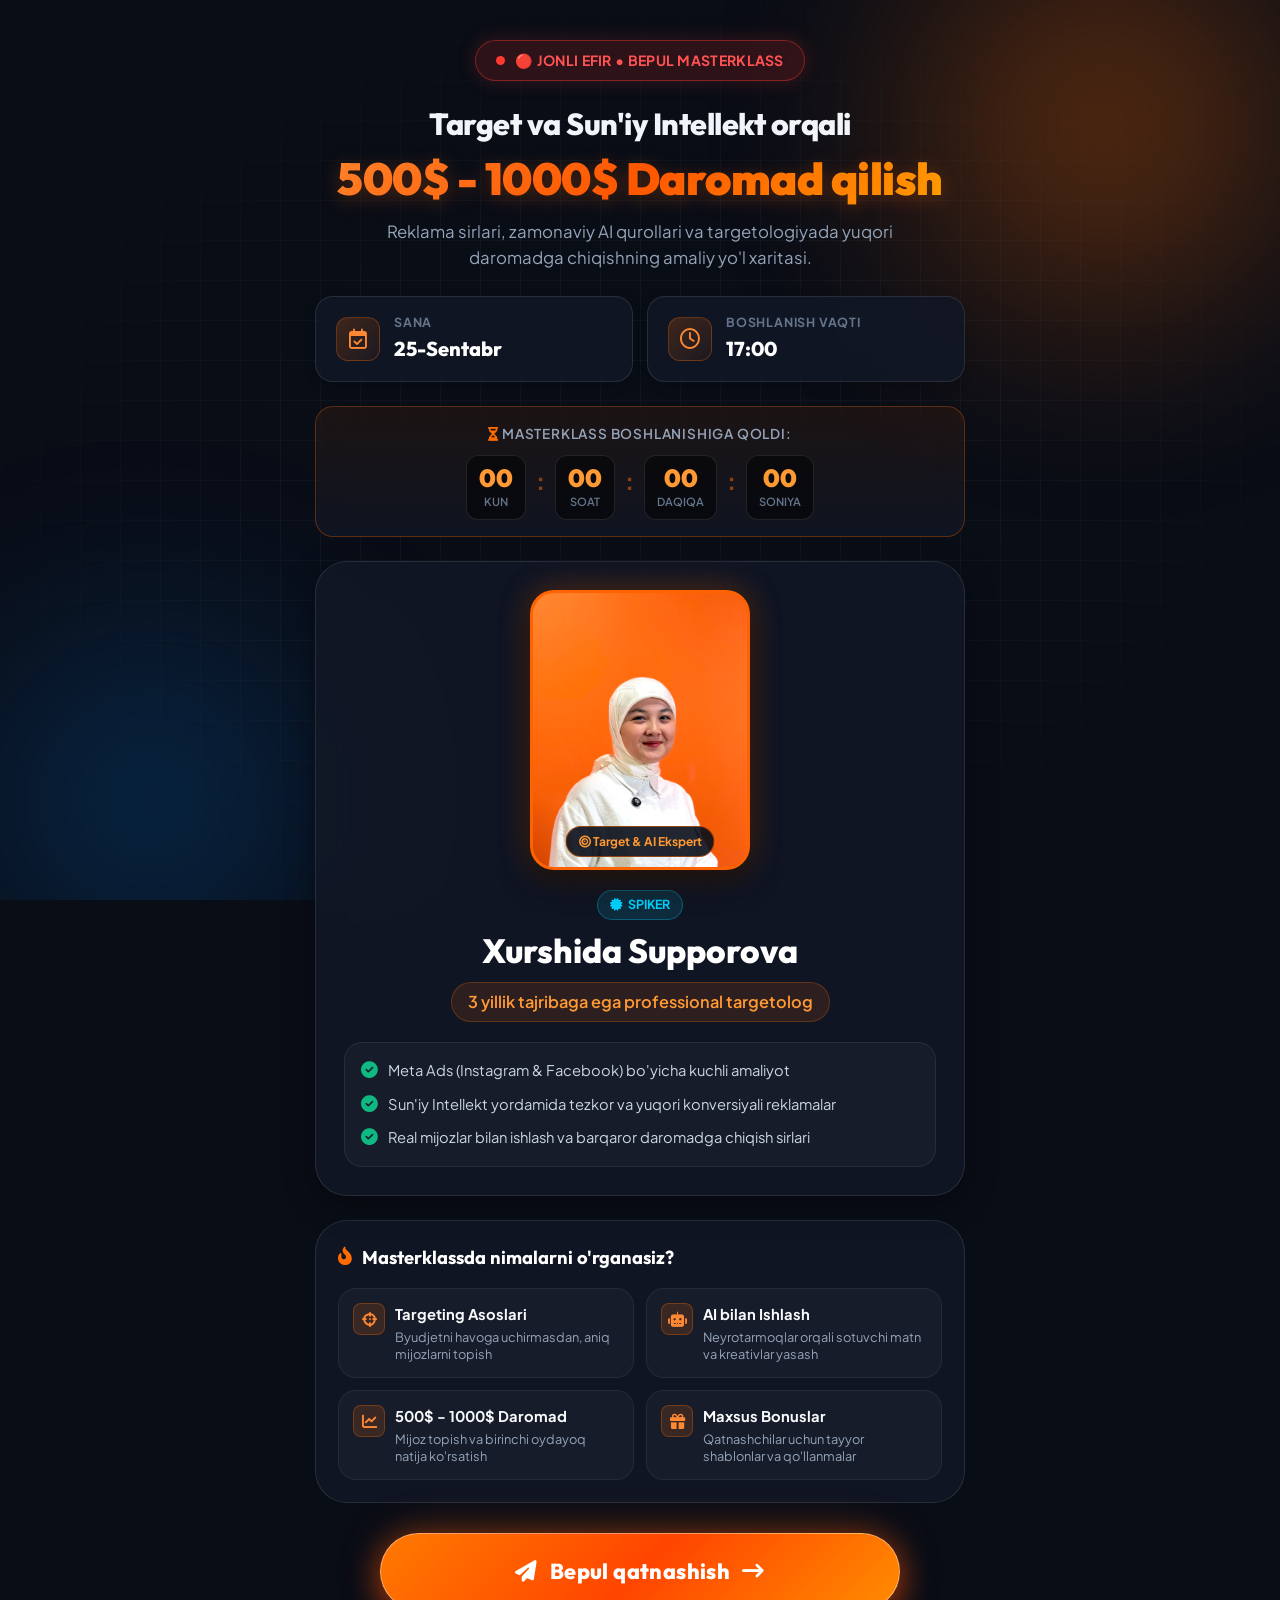
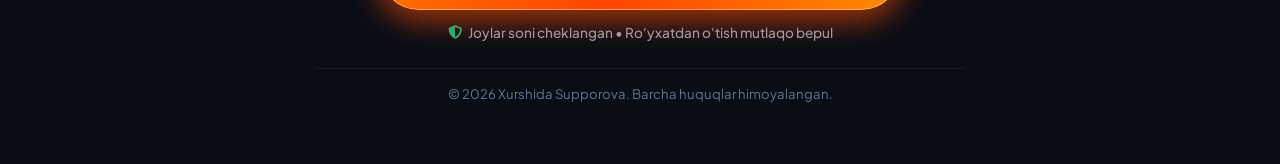
==== index.html @ 2bc8caa8 "Initial commit - Target va AI landing page" ====
<!DOCTYPE html>
<html lang="uz">
<head>
  <meta charset="UTF-8">
  <meta name="viewport" content="width=device-width, initial-scale=1.0">
  <title>Target va Sun'iy Intellekt orqali 500$ - 1000$ Daromad Qilish | Xurshida Supporova</title>
  
  <!-- SEO & Social Meta Tags -->
  <meta name="description" content="Target va Sun'iy Intellekt yordamida 500$ - 1000$ daromad qilish sirlari. Xurshida Supporova bilan bepul masterklass.">
  <meta property="og:title" content="Target va Sun'iy Intellekt orqali 500$ - 1000$ Daromad Qilish">
  <meta property="og:description" content="25-Sentabr, soat 17:00 da bepul jonli masterklass!">
  <meta property="og:image" content="assets/xurshida.png">
  <meta property="og:type" content="website">

  <!-- Google Fonts -->
  <link rel="preconnect" href="https://fonts.googleapis.com">
  <link rel="preconnect" href="https://fonts.gstatic.com" crossorigin>
  <link href="https://fonts.googleapis.com/css2?family=Plus+Jakarta+Sans:wght@400;500;600;700;800;900&family=Outfit:wght@400;600;700;800;900&display=swap" rel="stylesheet">
  
  <!-- Font Awesome Icons -->
  <link rel="stylesheet" href="https://cdnjs.cloudflare.com/ajax/libs/font-awesome/6.5.1/css/all.min.css">
  
  <style>
    /* ==========================================================================
       CSS Reset & Variables
       ========================================================================== */
    :root {
      --primary-orange: #ff6b00;
      --primary-orange-light: #ff8833;
      --primary-orange-glow: rgba(255, 107, 0, 0.4);
      --accent-cyan: #00d2ff;
      --accent-blue: #3b82f6;
      
      --bg-dark: #090d16;
      --bg-card: rgba(18, 24, 38, 0.85);
      --bg-card-hover: rgba(24, 32, 50, 0.95);
      --bg-glass: rgba(255, 255, 255, 0.04);
      
      --border-color: rgba(255, 255, 255, 0.1);
      --border-highlight: rgba(255, 107, 0, 0.4);
      
      --text-main: #ffffff;
      --text-muted: #94a3b8;
      --text-dim: #64748b;
      
      --font-heading: 'Outfit', -apple-system, BlinkMacSystemFont, sans-serif;
      --font-body: 'Plus Jakarta Sans', -apple-system, BlinkMacSystemFont, sans-serif;
      
      --shadow-sm: 0 4px 12px rgba(0, 0, 0, 0.2);
      --shadow-md: 0 10px 30px rgba(0, 0, 0, 0.35);
      --shadow-glow: 0 0 40px rgba(255, 107, 0, 0.25);
      
      --radius-sm: 12px;
      --radius-md: 18px;
      --radius-lg: 24px;
      --radius-xl: 32px;
    }

    *, *::before, *::after {
      box-sizing: border-box;
      margin: 0;
      padding: 0;
    }

    html {
      scroll-behavior: smooth;
    }

    body {
      font-family: var(--font-body);
      background-color: var(--bg-dark);
      color: var(--text-main);
      min-height: 100vh;
      line-height: 1.6;
      overflow-x: hidden;
      position: relative;
      -webkit-font-smoothing: antialiased;
    }

    /* Background Effects */
    .bg-effects {
      position: fixed;
      top: 0;
      left: 0;
      width: 100vw;
      height: 100vh;
      pointer-events: none;
      z-index: 0;
      overflow: hidden;
    }

    .glow {
      position: absolute;
      border-radius: 50%;
      filter: blur(100px);
      opacity: 0.45;
    }

    .glow-1 {
      width: 550px;
      height: 550px;
      background: radial-gradient(circle, #ff6b00 0%, rgba(255, 107, 0, 0) 70%);
      top: -150px;
      right: -100px;
      animation: floatSlow 12s ease-in-out infinite alternate;
    }

    .glow-2 {
      width: 500px;
      height: 500px;
      background: radial-gradient(circle, #0088ff 0%, rgba(0, 136, 255, 0) 70%);
      bottom: -150px;
      left: -100px;
      opacity: 0.3;
      animation: floatSlow 15s ease-in-out infinite alternate-reverse;
    }

    .target-grid {
      position: absolute;
      inset: 0;
      background-image: 
        linear-gradient(rgba(255, 255, 255, 0.03) 1px, transparent 1px),
        linear-gradient(90deg, rgba(255, 255, 255, 0.03) 1px, transparent 1px);
      background-size: 40px 40px;
      mask-image: radial-gradient(ellipse at center, black 40%, transparent 80%);
      -webkit-mask-image: radial-gradient(ellipse at center, black 40%, transparent 80%);
    }

    @keyframes floatSlow {
      0% { transform: translateY(0px) scale(1); }
      100% { transform: translateY(50px) scale(1.1); }
    }

    /* Layout */
    .main-wrapper {
      position: relative;
      z-index: 1;
      padding: 40px 16px 60px;
      display: flex;
      justify-content: center;
    }

    .container {
      width: 100%;
      max-width: 650px;
      display: flex;
      flex-direction: column;
      align-items: center;
      gap: 24px;
    }

    /* Live Badge */
    .badge-container {
      display: flex;
      justify-content: center;
      width: 100%;
    }

    .live-pill {
      display: inline-flex;
      align-items: center;
      gap: 10px;
      padding: 8px 20px;
      background: rgba(255, 59, 48, 0.15);
      border: 1px solid rgba(255, 59, 48, 0.4);
      border-radius: 50px;
      font-size: 0.88rem;
      font-weight: 700;
      color: #ff5252;
      letter-spacing: 0.3px;
      text-transform: uppercase;
      backdrop-filter: blur(10px);
      box-shadow: 0 0 20px rgba(255, 59, 48, 0.2);
    }

    .pulsing-dot {
      width: 9px;
      height: 9px;
      background-color: #ff3b30;
      border-radius: 50%;
      display: inline-block;
      animation: pulseDot 1.6s infinite;
    }

    @keyframes pulseDot {
      0% { transform: scale(0.95); box-shadow: 0 0 0 0 rgba(255, 59, 48, 0.8); }
      70% { transform: scale(1); box-shadow: 0 0 0 10px rgba(255, 59, 48, 0); }
      100% { transform: scale(0.95); box-shadow: 0 0 0 0 rgba(255, 59, 48, 0); }
    }

    /* Header */
    .header-section {
      text-align: center;
      width: 100%;
    }

    .main-title {
      font-family: var(--font-heading);
      display: flex;
      flex-direction: column;
      gap: 8px;
      line-height: 1.25;
      font-weight: 800;
    }

    .title-line-1 {
      font-size: clamp(1.4rem, 4.5vw, 1.9rem);
      color: #f1f5f9;
      letter-spacing: -0.5px;
    }

    .title-line-2 {
      font-size: clamp(1.85rem, 6.5vw, 2.8rem);
      font-weight: 900;
      letter-spacing: -0.5px;
    }

    .gradient-text {
      background: linear-gradient(135deg, #ff8833 0%, #ff5500 50%, #ffaa00 100%);
      -webkit-background-clip: text;
      -webkit-text-fill-color: transparent;
      text-shadow: 0 4px 20px rgba(255, 107, 0, 0.3);
    }

    .subtitle-text {
      margin-top: 12px;
      font-size: clamp(0.95rem, 2.5vw, 1.05rem);
      color: var(--text-muted);
      max-width: 540px;
      margin-inline: auto;
    }

    /* Date & Time */
    .datetime-grid {
      display: grid;
      grid-template-columns: 1fr 1fr;
      gap: 14px;
      width: 100%;
    }

    .datetime-card {
      display: flex;
      align-items: center;
      gap: 14px;
      background: var(--bg-card);
      border: 1px solid var(--border-color);
      padding: 16px 20px;
      border-radius: var(--radius-md);
      backdrop-filter: blur(16px);
      box-shadow: var(--shadow-sm);
    }

    .datetime-card .icon-wrap {
      width: 44px;
      height: 44px;
      background: linear-gradient(135deg, rgba(255, 107, 0, 0.2), rgba(255, 107, 0, 0.05));
      border: 1px solid rgba(255, 107, 0, 0.3);
      border-radius: var(--radius-sm);
      display: flex;
      align-items: center;
      justify-content: center;
      font-size: 1.25rem;
      color: #ff8833;
      flex-shrink: 0;
    }

    .dt-info {
      display: flex;
      flex-direction: column;
    }

    .dt-label {
      font-size: 0.78rem;
      text-transform: uppercase;
      letter-spacing: 0.8px;
      color: var(--text-dim);
      font-weight: 700;
    }

    .dt-value {
      font-family: var(--font-heading);
      font-size: 1.25rem;
      font-weight: 800;
      color: #ffffff;
    }

    /* Countdown */
    .countdown-wrapper {
      width: 100%;
      background: linear-gradient(180deg, rgba(255, 107, 0, 0.08) 0%, rgba(18, 24, 38, 0.7) 100%);
      border: 1px solid rgba(255, 107, 0, 0.3);
      border-radius: var(--radius-md);
      padding: 16px 20px;
      text-align: center;
      backdrop-filter: blur(16px);
    }

    .countdown-header {
      font-size: 0.85rem;
      color: var(--text-muted);
      text-transform: uppercase;
      letter-spacing: 0.8px;
      font-weight: 600;
      margin-bottom: 10px;
    }

    .countdown-grid {
      display: flex;
      justify-content: center;
      align-items: center;
      gap: 10px;
    }

    .timer-box {
      background: rgba(0, 0, 0, 0.5);
      border: 1px solid rgba(255, 255, 255, 0.1);
      border-radius: var(--radius-sm);
      padding: 8px 12px;
      min-width: 60px;
      display: flex;
      flex-direction: column;
      align-items: center;
    }

    .timer-num {
      font-family: var(--font-heading);
      font-size: 1.55rem;
      font-weight: 900;
      color: #ff9933;
      line-height: 1.1;
    }

    .timer-unit {
      font-size: 0.7rem;
      color: var(--text-dim);
      text-transform: uppercase;
      font-weight: 600;
      margin-top: 2px;
    }

    .timer-separator {
      font-size: 1.4rem;
      font-weight: 800;
      color: rgba(255, 107, 0, 0.5);
      margin-bottom: 12px;
    }

    /* Speaker Spotlight Card */
    .speaker-spotlight-card {
      width: 100%;
      background: var(--bg-card);
      border: 1px solid var(--border-color);
      border-radius: var(--radius-xl);
      padding: 28px;
      box-shadow: var(--shadow-md);
      backdrop-filter: blur(20px);
    }

    .speaker-card-inner {
      display: flex;
      flex-direction: column;
      align-items: center;
      gap: 20px;
      text-align: center;
    }

    .image-frame {
      position: relative;
      width: 220px;
      height: 280px;
      border-radius: 24px;
      overflow: hidden;
      border: 3px solid rgba(255, 107, 0, 0.6);
      box-shadow: 0 10px 30px rgba(0, 0, 0, 0.6), 0 0 30px rgba(255, 107, 0, 0.35);
      background: #ff5500;
    }

    .speaker-photo {
      width: 100%;
      height: 100%;
      object-fit: cover;
      object-position: top center;
      display: block;
    }

    .speaker-tag-badge {
      position: absolute;
      bottom: 10px;
      left: 50%;
      transform: translateX(-50%);
      background: rgba(10, 15, 26, 0.9);
      border: 1px solid rgba(255, 107, 0, 0.5);
      padding: 5px 12px;
      border-radius: 50px;
      font-size: 0.75rem;
      font-weight: 700;
      color: #ff9933;
      white-space: nowrap;
    }

    .speaker-details {
      display: flex;
      flex-direction: column;
      align-items: center;
      gap: 14px;
      width: 100%;
    }

    .speaker-badge {
      display: inline-flex;
      align-items: center;
      gap: 6px;
      background: rgba(0, 210, 255, 0.12);
      border: 1px solid rgba(0, 210, 255, 0.3);
      color: var(--accent-cyan);
      padding: 4px 12px;
      border-radius: 50px;
      font-size: 0.78rem;
      font-weight: 700;
      text-transform: uppercase;
    }

    .speaker-name {
      font-family: var(--font-heading);
      font-size: clamp(1.6rem, 4vw, 2.1rem);
      font-weight: 800;
      color: #ffffff;
      margin-top: 4px;
    }

    .speaker-role {
      font-size: 1.02rem;
      color: #ff9933;
      font-weight: 600;
      background: rgba(255, 107, 0, 0.12);
      padding: 6px 16px;
      border-radius: 50px;
      border: 1px solid rgba(255, 107, 0, 0.25);
      margin-top: 4px;
    }

    .speaker-perks {
      display: flex;
      flex-direction: column;
      gap: 10px;
      width: 100%;
      text-align: left;
      background: rgba(255, 255, 255, 0.03);
      border: 1px solid rgba(255, 255, 255, 0.07);
      padding: 16px;
      border-radius: var(--radius-md);
      margin-top: 6px;
    }

    .perk-item {
      display: flex;
      align-items: flex-start;
      gap: 10px;
      font-size: 0.92rem;
      color: #cbd5e1;
    }

    .perk-item i {
      color: #10b981;
      font-size: 1.05rem;
      margin-top: 3px;
      flex-shrink: 0;
    }

    /* Benefits */
    .benefits-card {
      width: 100%;
      background: var(--bg-card);
      border: 1px solid var(--border-color);
      border-radius: var(--radius-xl);
      padding: 22px;
    }

    .benefits-title {
      font-family: var(--font-heading);
      font-size: 1.15rem;
      font-weight: 700;
      color: #ffffff;
      margin-bottom: 16px;
      display: flex;
      align-items: center;
      gap: 10px;
    }

    .benefits-title i {
      color: var(--primary-orange);
    }

    .benefits-grid {
      display: grid;
      grid-template-columns: 1fr 1fr;
      gap: 12px;
    }

    .benefit-box {
      background: rgba(255, 255, 255, 0.03);
      border: 1px solid rgba(255, 255, 255, 0.06);
      border-radius: var(--radius-md);
      padding: 14px;
      display: flex;
      gap: 10px;
      align-items: flex-start;
    }

    .b-icon {
      width: 32px;
      height: 32px;
      background: rgba(255, 107, 0, 0.15);
      border: 1px solid rgba(255, 107, 0, 0.3);
      border-radius: 8px;
      display: flex;
      align-items: center;
      justify-content: center;
      color: var(--primary-orange-light);
      font-size: 0.95rem;
      flex-shrink: 0;
    }

    .b-content h4 {
      font-size: 0.92rem;
      font-weight: 700;
      color: #f8fafc;
      margin-bottom: 2px;
    }

    .b-content p {
      font-size: 0.8rem;
      color: var(--text-muted);
      line-height: 1.35;
    }

    /* CTA Button */
    .cta-section {
      width: 100%;
      display: flex;
      flex-direction: column;
      align-items: center;
      gap: 12px;
      margin-top: 6px;
    }

    .cta-btn {
      width: 100%;
      max-width: 520px;
      display: block;
      text-decoration: none;
      background: linear-gradient(135deg, #ff7a00 0%, #ff4500 50%, #ff8c00 100%);
      color: #ffffff;
      padding: 20px 28px;
      border-radius: 50px;
      font-family: var(--font-heading);
      font-size: 1.35rem;
      font-weight: 800;
      letter-spacing: 0.4px;
      text-align: center;
      position: relative;
      overflow: hidden;
      box-shadow: 0 10px 30px rgba(255, 69, 0, 0.5), 0 0 40px rgba(255, 107, 0, 0.35);
      border: 1px solid rgba(255, 255, 255, 0.4);
      cursor: pointer;
      transition: transform 0.2s ease, box-shadow 0.2s ease;
      animation: buttonHeartbeat 2.2s infinite ease-in-out;
    }

    .cta-btn:hover {
      transform: translateY(-3px) scale(1.02);
      box-shadow: 0 16px 45px rgba(255, 69, 0, 0.7), 0 0 60px rgba(255, 107, 0, 0.6);
    }

    .btn-content {
      position: relative;
      z-index: 2;
      display: flex;
      align-items: center;
      justify-content: center;
      gap: 12px;
    }

    @keyframes buttonHeartbeat {
      0% { box-shadow: 0 10px 30px rgba(255, 69, 0, 0.45), 0 0 0 0 rgba(255, 107, 0, 0.6); }
      50% { box-shadow: 0 14px 40px rgba(255, 69, 0, 0.7), 0 0 0 15px rgba(255, 107, 0, 0); }
      100% { box-shadow: 0 10px 30px rgba(255, 69, 0, 0.45), 0 0 0 0 rgba(255, 107, 0, 0); }
    }

    .cta-note {
      font-size: 0.85rem;
      color: var(--text-muted);
      display: flex;
      align-items: center;
      gap: 6px;
      font-weight: 500;
      text-align: center;
    }

    .cta-note i {
      color: #10b981;
    }

    .site-footer {
      text-align: center;
      font-size: 0.82rem;
      color: var(--text-dim);
      padding-top: 14px;
      border-top: 1px solid rgba(255, 255, 255, 0.05);
      width: 100%;
    }

    @media (max-width: 600px) {
      .main-wrapper { padding: 20px 12px 35px; }
      .datetime-grid { grid-template-columns: 1fr; }
      .benefits-grid { grid-template-columns: 1fr; }
      .cta-btn { font-size: 1.15rem; padding: 16px 20px; }
    }
  </style>
</head>
<body>
  <!-- Dynamic Background -->
  <div class="bg-effects">
    <div class="glow glow-1"></div>
    <div class="glow glow-2"></div>
    <div class="target-grid"></div>
  </div>

  <!-- Main Container -->
  <main class="main-wrapper">
    <div class="container">
      
      <!-- Top Live Badge -->
      <div class="badge-container">
        <span class="live-pill">
          <span class="pulsing-dot"></span>
          <span>🔴 Jonli Efir • Bepul Masterklass</span>
        </span>
      </div>

      <!-- Hero Header Section -->
      <header class="header-section">
        <h1 class="main-title">
          <span class="title-line-1">Target va Sun'iy Intellekt orqali</span>
          <span class="title-line-2 gradient-text">500$ - 1000$ Daromad qilish</span>
        </h1>
        <p class="subtitle-text">
          Reklama sirlari, zamonaviy AI qurollari va targetologiyada yuqori daromadga chiqishning amaliy yo'l xaritasi.
        </p>
      </header>

      <!-- Date & Time Info Bar -->
      <div class="datetime-grid">
        <div class="datetime-card">
          <div class="icon-wrap">
            <i class="fa-regular fa-calendar-check"></i>
          </div>
          <div class="dt-info">
            <span class="dt-label">Sana</span>
            <span class="dt-value">25-Sentabr</span>
          </div>
        </div>

        <div class="datetime-card">
          <div class="icon-wrap">
            <i class="fa-regular fa-clock"></i>
          </div>
          <div class="dt-info">
            <span class="dt-label">Boshlanish vaqti</span>
            <span class="dt-value">17:00</span>
          </div>
        </div>
      </div>

      <!-- Countdown Timer -->
      <div class="countdown-wrapper">
        <div class="countdown-header">
          <i class="fa-solid fa-hourglass-half" style="color: #ff6b00;"></i> Masterklass boshlanishiga qoldi:
        </div>
        <div class="countdown-grid">
          <div class="timer-box">
            <span class="timer-num" id="cdDays">00</span>
            <span class="timer-unit">Kun</span>
          </div>
          <div class="timer-separator">:</div>
          <div class="timer-box">
            <span class="timer-num" id="cdHours">00</span>
            <span class="timer-unit">Soat</span>
          </div>
          <div class="timer-separator">:</div>
          <div class="timer-box">
            <span class="timer-num" id="cdMinutes">00</span>
            <span class="timer-unit">Daqiqa</span>
          </div>
          <div class="timer-separator">:</div>
          <div class="timer-box">
            <span class="timer-num" id="cdSeconds">00</span>
            <span class="timer-unit">Soniya</span>
          </div>
        </div>
      </div>

      <!-- Main Speaker Spotlight Card -->
      <div class="speaker-spotlight-card">
        <div class="speaker-card-inner">
          
          <!-- Speaker Image Area -->
          <div class="image-frame">
            <img src="assets/xurshida.png" alt="Xurshida Supporova" class="speaker-photo" onerror="this.src='speaker.png'">
            <div class="speaker-tag-badge">
              <i class="fa-solid fa-bullseye"></i> Target & AI Ekspert
            </div>
          </div>

          <!-- Speaker Details -->
          <div class="speaker-details">
            <div class="speaker-meta">
              <span class="speaker-badge"><i class="fa-solid fa-certificate"></i> Spiker</span>
              <h2 class="speaker-name">Xurshida Supporova</h2>
              <p class="speaker-role">3 yillik tajribaga ega professional targetolog</p>
            </div>

            <!-- Key Features -->
            <div class="speaker-perks">
              <div class="perk-item">
                <i class="fa-solid fa-circle-check"></i>
                <span>Meta Ads (Instagram & Facebook) bo'yicha kuchli amaliyot</span>
              </div>
              <div class="perk-item">
                <i class="fa-solid fa-circle-check"></i>
                <span>Sun'iy Intellekt yordamida tezkor va yuqori konversiyali reklamalar</span>
              </div>
              <div class="perk-item">
                <i class="fa-solid fa-circle-check"></i>
                <span>Real mijozlar bilan ishlash va barqaror daromadga chiqish sirlari</span>
              </div>
            </div>
          </div>

        </div>
      </div>

      <!-- What You Will Learn -->
      <div class="benefits-card">
        <h3 class="benefits-title">
          <i class="fa-solid fa-fire-flame-curved"></i> Masterklassda nimalarni o'rganasiz?
        </h3>
        <div class="benefits-grid">
          <div class="benefit-box">
            <div class="b-icon"><i class="fa-solid fa-crosshairs"></i></div>
            <div class="b-content">
              <h4>Targeting Asoslari</h4>
              <p>Byudjetni havoga uchirmasdan, aniq mijozlarni topish</p>
            </div>
          </div>
          <div class="benefit-box">
            <div class="b-icon"><i class="fa-solid fa-robot"></i></div>
            <div class="b-content">
              <h4>AI bilan Ishlash</h4>
              <p>Neyrotarmoqlar orqali sotuvchi matn va kreativlar yasash</p>
            </div>
          </div>
          <div class="benefit-box">
            <div class="b-icon"><i class="fa-solid fa-chart-line"></i></div>
            <div class="b-content">
              <h4>500$ - 1000$ Daromad</h4>
              <p>Mijoz topish va birinchi oydayoq natija ko'rsatish</p>
            </div>
          </div>
          <div class="benefit-box">
            <div class="b-icon"><i class="fa-solid fa-gift"></i></div>
            <div class="b-content">
              <h4>Maxsus Bonuslar</h4>
              <p>Qatnashchilar uchun tayyor shablonlar va qo'llanmalar</p>
            </div>
          </div>
        </div>
      </div>

      <!-- Call To Action (Action Section) -->
      <div class="cta-section">
        <a href="https://t.me/Xurshida_Sapparova_protarget" onclick="goToTelegram(event)" id="ctaButton" class="cta-btn" target="_blank" rel="noopener noreferrer">
          <span class="btn-content">
            <i class="fa-solid fa-paper-plane"></i>
            <span>Bepul qatnashish</span>
            <i class="fa-solid fa-arrow-right-long"></i>
          </span>
        </a>
        <p class="cta-note">
          <i class="fa-solid fa-shield-halved"></i> Joylar soni cheklangan • Ro'yxatdan o'tish mutlaqo bepul
        </p>
      </div>

      <!-- Footer -->
      <footer class="site-footer">
        <p>© 2026 Xurshida Supporova. Barcha huquqlar himoyalangan.</p>
      </footer>

    </div>
  </main>

  <script>
    const TELEGRAM_URL = "https://t.me/Xurshida_Sapparova_protarget";

    function goToTelegram(e) {
      if (e) e.preventDefault();
      window.open(TELEGRAM_URL, "_blank");
      window.location.href = TELEGRAM_URL;
    }

    // Live Countdown Timer
    function initCountdown() {
      const targetDate = new Date("2026-09-25T17:00:00+05:00").getTime();
      const daysEl = document.getElementById("cdDays");
      const hoursEl = document.getElementById("cdHours");
      const minsEl = document.getElementById("cdMinutes");
      const secsEl = document.getElementById("cdSeconds");

      function update() {
        const now = new Date().getTime();
        const diff = targetDate - now;
        if (diff <= 0) return;

        const d = Math.floor(diff / (1000 * 60 * 60 * 24));
        const h = Math.floor((diff % (1000 * 60 * 60 * 24)) / (1000 * 60 * 60));
        const m = Math.floor((diff % (1000 * 60 * 60)) / (1000 * 60));
        const s = Math.floor((diff % (1000 * 60)) / 1000);

        if (daysEl) daysEl.textContent = String(d).padStart(2, '0');
        if (hoursEl) hoursEl.textContent = String(h).padStart(2, '0');
        if (minsEl) minsEl.textContent = String(m).padStart(2, '0');
        if (secsEl) secsEl.textContent = String(s).padStart(2, '0');
      }

      update();
      setInterval(update, 1000);
    }

    document.addEventListener("DOMContentLoaded", initCountdown);
  </script>
</body>
</html>
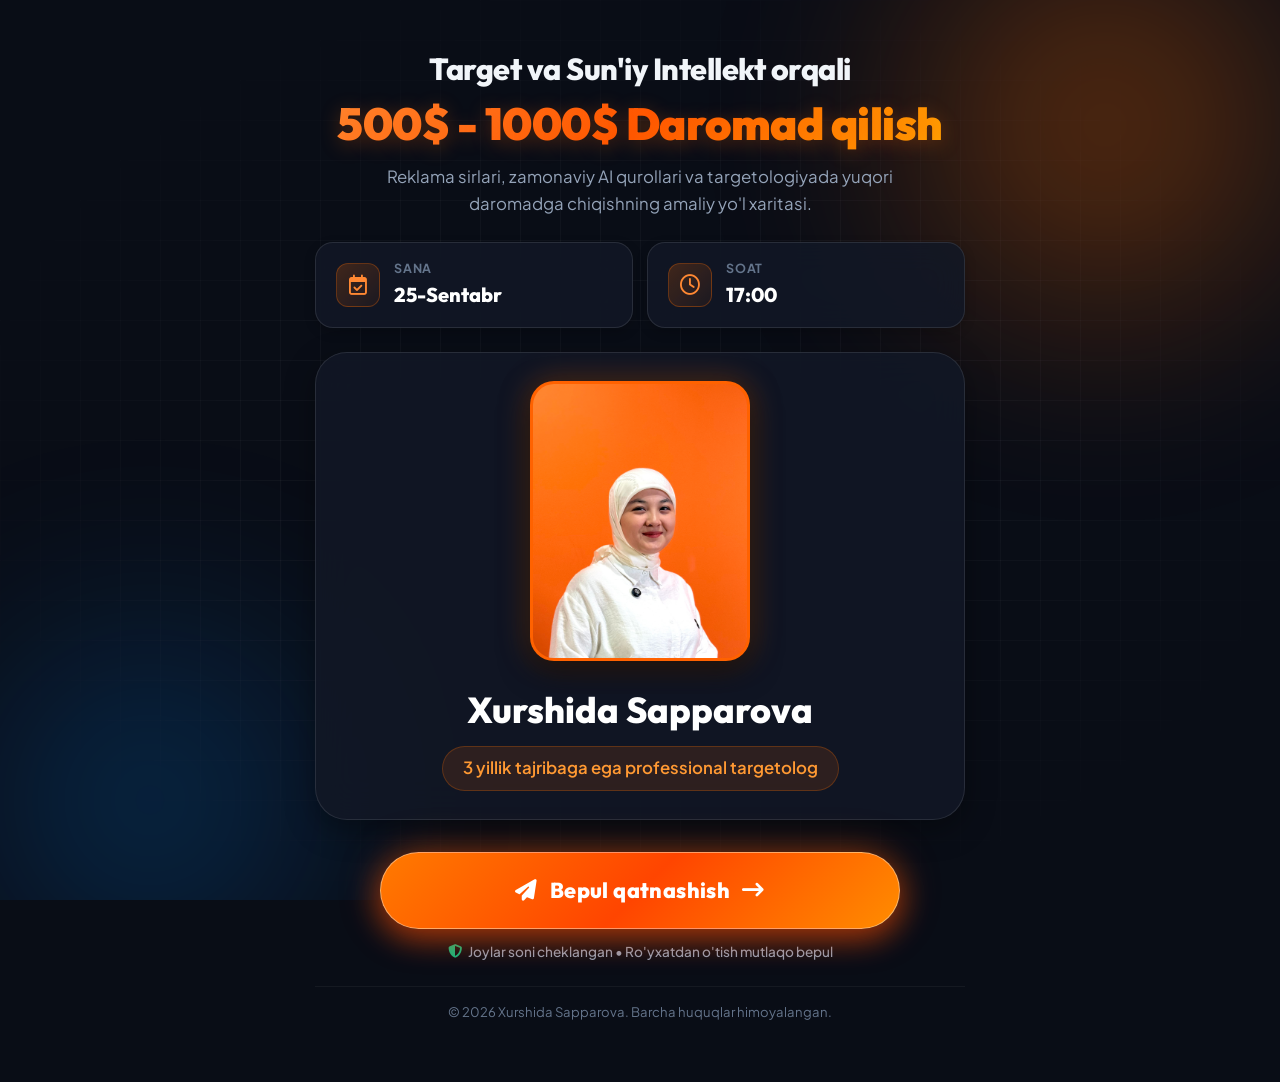
==== commit 616151f3: "Update layout: remove countdown/badges and fix surname to Sapparova" ====
--- a/index.html
+++ b/index.html
@@ -3,12 +3,12 @@
 <head>
   <meta charset="UTF-8">
   <meta name="viewport" content="width=device-width, initial-scale=1.0">
-  <title>Target va Sun'iy Intellekt orqali 500$ - 1000$ Daromad Qilish | Xurshida Supporova</title>
+  <title>Target va Sun'iy Intellekt orqali 500$ - 1000$ Daromad Qilish | Xurshida Sapparova</title>
   
   <!-- SEO & Social Meta Tags -->
-  <meta name="description" content="Target va Sun'iy Intellekt yordamida 500$ - 1000$ daromad qilish sirlari. Xurshida Supporova bilan bepul masterklass.">
+  <meta name="description" content="Target va Sun'iy Intellekt yordamida 500$ - 1000$ daromad qilish sirlari. Xurshida Sapparova bilan bepul masterklass.">
   <meta property="og:title" content="Target va Sun'iy Intellekt orqali 500$ - 1000$ Daromad Qilish">
-  <meta property="og:description" content="25-Sentabr, soat 17:00 da bepul jonli masterklass!">
+  <meta property="og:description" content="25-Sentabr, soat 17:00 da bepul masterklass!">
   <meta property="og:image" content="assets/xurshida.png">
   <meta property="og:type" content="website">
 
@@ -149,49 +149,11 @@
       gap: 24px;
     }
 
-    /* Live Badge */
-    .badge-container {
-      display: flex;
-      justify-content: center;
-      width: 100%;
-    }
-
-    .live-pill {
-      display: inline-flex;
-      align-items: center;
-      gap: 10px;
-      padding: 8px 20px;
-      background: rgba(255, 59, 48, 0.15);
-      border: 1px solid rgba(255, 59, 48, 0.4);
-      border-radius: 50px;
-      font-size: 0.88rem;
-      font-weight: 700;
-      color: #ff5252;
-      letter-spacing: 0.3px;
-      text-transform: uppercase;
-      backdrop-filter: blur(10px);
-      box-shadow: 0 0 20px rgba(255, 59, 48, 0.2);
-    }
-
-    .pulsing-dot {
-      width: 9px;
-      height: 9px;
-      background-color: #ff3b30;
-      border-radius: 50%;
-      display: inline-block;
-      animation: pulseDot 1.6s infinite;
-    }
-
-    @keyframes pulseDot {
-      0% { transform: scale(0.95); box-shadow: 0 0 0 0 rgba(255, 59, 48, 0.8); }
-      70% { transform: scale(1); box-shadow: 0 0 0 10px rgba(255, 59, 48, 0); }
-      100% { transform: scale(0.95); box-shadow: 0 0 0 0 rgba(255, 59, 48, 0); }
-    }
-
     /* Header */
     .header-section {
       text-align: center;
       width: 100%;
+      margin-top: 10px;
     }
 
     .main-title {
@@ -282,67 +244,6 @@
       font-size: 1.25rem;
       font-weight: 800;
       color: #ffffff;
-    }
-
-    /* Countdown */
-    .countdown-wrapper {
-      width: 100%;
-      background: linear-gradient(180deg, rgba(255, 107, 0, 0.08) 0%, rgba(18, 24, 38, 0.7) 100%);
-      border: 1px solid rgba(255, 107, 0, 0.3);
-      border-radius: var(--radius-md);
-      padding: 16px 20px;
-      text-align: center;
-      backdrop-filter: blur(16px);
-    }
-
-    .countdown-header {
-      font-size: 0.85rem;
-      color: var(--text-muted);
-      text-transform: uppercase;
-      letter-spacing: 0.8px;
-      font-weight: 600;
-      margin-bottom: 10px;
-    }
-
-    .countdown-grid {
-      display: flex;
-      justify-content: center;
-      align-items: center;
-      gap: 10px;
-    }
-
-    .timer-box {
-      background: rgba(0, 0, 0, 0.5);
-      border: 1px solid rgba(255, 255, 255, 0.1);
-      border-radius: var(--radius-sm);
-      padding: 8px 12px;
-      min-width: 60px;
-      display: flex;
-      flex-direction: column;
-      align-items: center;
-    }
-
-    .timer-num {
-      font-family: var(--font-heading);
-      font-size: 1.55rem;
-      font-weight: 900;
-      color: #ff9933;
-      line-height: 1.1;
-    }
-
-    .timer-unit {
-      font-size: 0.7rem;
-      color: var(--text-dim);
-      text-transform: uppercase;
-      font-weight: 600;
-      margin-top: 2px;
-    }
-
-    .timer-separator {
-      font-size: 1.4rem;
-      font-weight: 800;
-      color: rgba(255, 107, 0, 0.5);
-      margin-bottom: 12px;
     }
 
     /* Speaker Spotlight Card */
@@ -383,155 +284,36 @@
       display: block;
     }
 
-    .speaker-tag-badge {
-      position: absolute;
-      bottom: 10px;
-      left: 50%;
-      transform: translateX(-50%);
-      background: rgba(10, 15, 26, 0.9);
-      border: 1px solid rgba(255, 107, 0, 0.5);
-      padding: 5px 12px;
-      border-radius: 50px;
-      font-size: 0.75rem;
-      font-weight: 700;
-      color: #ff9933;
-      white-space: nowrap;
-    }
-
     .speaker-details {
       display: flex;
       flex-direction: column;
       align-items: center;
-      gap: 14px;
-      width: 100%;
-    }
-
-    .speaker-badge {
-      display: inline-flex;
-      align-items: center;
-      gap: 6px;
-      background: rgba(0, 210, 255, 0.12);
-      border: 1px solid rgba(0, 210, 255, 0.3);
-      color: var(--accent-cyan);
-      padding: 4px 12px;
-      border-radius: 50px;
-      font-size: 0.78rem;
-      font-weight: 700;
-      text-transform: uppercase;
+      gap: 10px;
+      width: 100%;
+    }
+
+    .speaker-meta {
+      display: flex;
+      flex-direction: column;
+      align-items: center;
+      gap: 8px;
     }
 
     .speaker-name {
       font-family: var(--font-heading);
-      font-size: clamp(1.6rem, 4vw, 2.1rem);
+      font-size: clamp(1.7rem, 4.5vw, 2.25rem);
       font-weight: 800;
       color: #ffffff;
-      margin-top: 4px;
     }
 
     .speaker-role {
-      font-size: 1.02rem;
+      font-size: 1.05rem;
       color: #ff9933;
       font-weight: 600;
       background: rgba(255, 107, 0, 0.12);
-      padding: 6px 16px;
+      padding: 8px 20px;
       border-radius: 50px;
       border: 1px solid rgba(255, 107, 0, 0.25);
-      margin-top: 4px;
-    }
-
-    .speaker-perks {
-      display: flex;
-      flex-direction: column;
-      gap: 10px;
-      width: 100%;
-      text-align: left;
-      background: rgba(255, 255, 255, 0.03);
-      border: 1px solid rgba(255, 255, 255, 0.07);
-      padding: 16px;
-      border-radius: var(--radius-md);
-      margin-top: 6px;
-    }
-
-    .perk-item {
-      display: flex;
-      align-items: flex-start;
-      gap: 10px;
-      font-size: 0.92rem;
-      color: #cbd5e1;
-    }
-
-    .perk-item i {
-      color: #10b981;
-      font-size: 1.05rem;
-      margin-top: 3px;
-      flex-shrink: 0;
-    }
-
-    /* Benefits */
-    .benefits-card {
-      width: 100%;
-      background: var(--bg-card);
-      border: 1px solid var(--border-color);
-      border-radius: var(--radius-xl);
-      padding: 22px;
-    }
-
-    .benefits-title {
-      font-family: var(--font-heading);
-      font-size: 1.15rem;
-      font-weight: 700;
-      color: #ffffff;
-      margin-bottom: 16px;
-      display: flex;
-      align-items: center;
-      gap: 10px;
-    }
-
-    .benefits-title i {
-      color: var(--primary-orange);
-    }
-
-    .benefits-grid {
-      display: grid;
-      grid-template-columns: 1fr 1fr;
-      gap: 12px;
-    }
-
-    .benefit-box {
-      background: rgba(255, 255, 255, 0.03);
-      border: 1px solid rgba(255, 255, 255, 0.06);
-      border-radius: var(--radius-md);
-      padding: 14px;
-      display: flex;
-      gap: 10px;
-      align-items: flex-start;
-    }
-
-    .b-icon {
-      width: 32px;
-      height: 32px;
-      background: rgba(255, 107, 0, 0.15);
-      border: 1px solid rgba(255, 107, 0, 0.3);
-      border-radius: 8px;
-      display: flex;
-      align-items: center;
-      justify-content: center;
-      color: var(--primary-orange-light);
-      font-size: 0.95rem;
-      flex-shrink: 0;
-    }
-
-    .b-content h4 {
-      font-size: 0.92rem;
-      font-weight: 700;
-      color: #f8fafc;
-      margin-bottom: 2px;
-    }
-
-    .b-content p {
-      font-size: 0.8rem;
-      color: var(--text-muted);
-      line-height: 1.35;
     }
 
     /* CTA Button */
@@ -541,7 +323,7 @@
       flex-direction: column;
       align-items: center;
       gap: 12px;
-      margin-top: 6px;
+      margin-top: 8px;
     }
 
     .cta-btn {
@@ -613,7 +395,6 @@
     @media (max-width: 600px) {
       .main-wrapper { padding: 20px 12px 35px; }
       .datetime-grid { grid-template-columns: 1fr; }
-      .benefits-grid { grid-template-columns: 1fr; }
       .cta-btn { font-size: 1.15rem; padding: 16px 20px; }
     }
   </style>
@@ -630,14 +411,6 @@
   <main class="main-wrapper">
     <div class="container">
       
-      <!-- Top Live Badge -->
-      <div class="badge-container">
-        <span class="live-pill">
-          <span class="pulsing-dot"></span>
-          <span>🔴 Jonli Efir • Bepul Masterklass</span>
-        </span>
-      </div>
-
       <!-- Hero Header Section -->
       <header class="header-section">
         <h1 class="main-title">
@@ -666,36 +439,8 @@
             <i class="fa-regular fa-clock"></i>
           </div>
           <div class="dt-info">
-            <span class="dt-label">Boshlanish vaqti</span>
+            <span class="dt-label">Soat</span>
             <span class="dt-value">17:00</span>
-          </div>
-        </div>
-      </div>
-
-      <!-- Countdown Timer -->
-      <div class="countdown-wrapper">
-        <div class="countdown-header">
-          <i class="fa-solid fa-hourglass-half" style="color: #ff6b00;"></i> Masterklass boshlanishiga qoldi:
-        </div>
-        <div class="countdown-grid">
-          <div class="timer-box">
-            <span class="timer-num" id="cdDays">00</span>
-            <span class="timer-unit">Kun</span>
-          </div>
-          <div class="timer-separator">:</div>
-          <div class="timer-box">
-            <span class="timer-num" id="cdHours">00</span>
-            <span class="timer-unit">Soat</span>
-          </div>
-          <div class="timer-separator">:</div>
-          <div class="timer-box">
-            <span class="timer-num" id="cdMinutes">00</span>
-            <span class="timer-unit">Daqiqa</span>
-          </div>
-          <div class="timer-separator">:</div>
-          <div class="timer-box">
-            <span class="timer-num" id="cdSeconds">00</span>
-            <span class="timer-unit">Soniya</span>
           </div>
         </div>
       </div>
@@ -706,74 +451,17 @@
           
           <!-- Speaker Image Area -->
           <div class="image-frame">
-            <img src="assets/xurshida.png" alt="Xurshida Supporova" class="speaker-photo" onerror="this.src='speaker.png'">
-            <div class="speaker-tag-badge">
-              <i class="fa-solid fa-bullseye"></i> Target & AI Ekspert
-            </div>
+            <img src="assets/xurshida.png" alt="Xurshida Sapparova" class="speaker-photo" onerror="this.src='speaker.png'">
           </div>
 
           <!-- Speaker Details -->
           <div class="speaker-details">
             <div class="speaker-meta">
-              <span class="speaker-badge"><i class="fa-solid fa-certificate"></i> Spiker</span>
-              <h2 class="speaker-name">Xurshida Supporova</h2>
+              <h2 class="speaker-name">Xurshida Sapparova</h2>
               <p class="speaker-role">3 yillik tajribaga ega professional targetolog</p>
             </div>
-
-            <!-- Key Features -->
-            <div class="speaker-perks">
-              <div class="perk-item">
-                <i class="fa-solid fa-circle-check"></i>
-                <span>Meta Ads (Instagram & Facebook) bo'yicha kuchli amaliyot</span>
-              </div>
-              <div class="perk-item">
-                <i class="fa-solid fa-circle-check"></i>
-                <span>Sun'iy Intellekt yordamida tezkor va yuqori konversiyali reklamalar</span>
-              </div>
-              <div class="perk-item">
-                <i class="fa-solid fa-circle-check"></i>
-                <span>Real mijozlar bilan ishlash va barqaror daromadga chiqish sirlari</span>
-              </div>
-            </div>
           </div>
 
-        </div>
-      </div>
-
-      <!-- What You Will Learn -->
-      <div class="benefits-card">
-        <h3 class="benefits-title">
-          <i class="fa-solid fa-fire-flame-curved"></i> Masterklassda nimalarni o'rganasiz?
-        </h3>
-        <div class="benefits-grid">
-          <div class="benefit-box">
-            <div class="b-icon"><i class="fa-solid fa-crosshairs"></i></div>
-            <div class="b-content">
-              <h4>Targeting Asoslari</h4>
-              <p>Byudjetni havoga uchirmasdan, aniq mijozlarni topish</p>
-            </div>
-          </div>
-          <div class="benefit-box">
-            <div class="b-icon"><i class="fa-solid fa-robot"></i></div>
-            <div class="b-content">
-              <h4>AI bilan Ishlash</h4>
-              <p>Neyrotarmoqlar orqali sotuvchi matn va kreativlar yasash</p>
-            </div>
-          </div>
-          <div class="benefit-box">
-            <div class="b-icon"><i class="fa-solid fa-chart-line"></i></div>
-            <div class="b-content">
-              <h4>500$ - 1000$ Daromad</h4>
-              <p>Mijoz topish va birinchi oydayoq natija ko'rsatish</p>
-            </div>
-          </div>
-          <div class="benefit-box">
-            <div class="b-icon"><i class="fa-solid fa-gift"></i></div>
-            <div class="b-content">
-              <h4>Maxsus Bonuslar</h4>
-              <p>Qatnashchilar uchun tayyor shablonlar va qo'llanmalar</p>
-            </div>
-          </div>
         </div>
       </div>
 
@@ -793,7 +481,7 @@
 
       <!-- Footer -->
       <footer class="site-footer">
-        <p>© 2026 Xurshida Supporova. Barcha huquqlar himoyalangan.</p>
+        <p>© 2026 Xurshida Sapparova. Barcha huquqlar himoyalangan.</p>
       </footer>
 
     </div>
@@ -807,36 +495,6 @@
       window.open(TELEGRAM_URL, "_blank");
       window.location.href = TELEGRAM_URL;
     }
-
-    // Live Countdown Timer
-    function initCountdown() {
-      const targetDate = new Date("2026-09-25T17:00:00+05:00").getTime();
-      const daysEl = document.getElementById("cdDays");
-      const hoursEl = document.getElementById("cdHours");
-      const minsEl = document.getElementById("cdMinutes");
-      const secsEl = document.getElementById("cdSeconds");
-
-      function update() {
-        const now = new Date().getTime();
-        const diff = targetDate - now;
-        if (diff <= 0) return;
-
-        const d = Math.floor(diff / (1000 * 60 * 60 * 24));
-        const h = Math.floor((diff % (1000 * 60 * 60 * 24)) / (1000 * 60 * 60));
-        const m = Math.floor((diff % (1000 * 60 * 60)) / (1000 * 60));
-        const s = Math.floor((diff % (1000 * 60)) / 1000);
-
-        if (daysEl) daysEl.textContent = String(d).padStart(2, '0');
-        if (hoursEl) hoursEl.textContent = String(h).padStart(2, '0');
-        if (minsEl) minsEl.textContent = String(m).padStart(2, '0');
-        if (secsEl) secsEl.textContent = String(s).padStart(2, '0');
-      }
-
-      update();
-      setInterval(update, 1000);
-    }
-
-    document.addEventListener("DOMContentLoaded", initCountdown);
   </script>
 </body>
 </html>
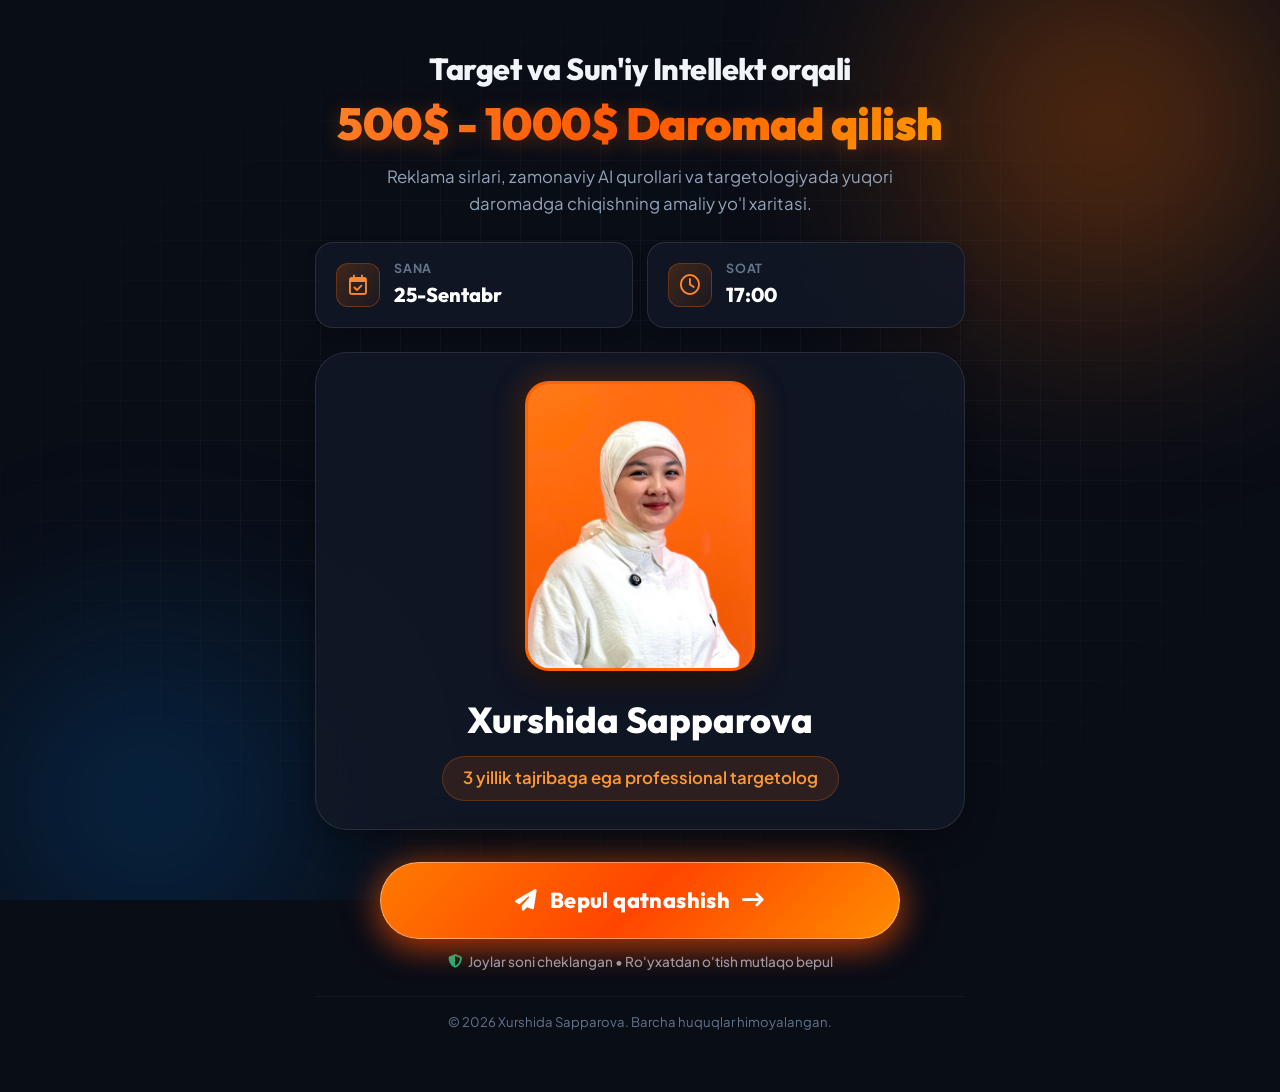
==== commit e24a39cd: "Fix speaker photo framing: zoom and remove excess top space" ====
--- a/index.html
+++ b/index.html
@@ -267,8 +267,8 @@
 
     .image-frame {
       position: relative;
-      width: 220px;
-      height: 280px;
+      width: 230px;
+      height: 290px;
       border-radius: 24px;
       overflow: hidden;
       border: 3px solid rgba(255, 107, 0, 0.6);
@@ -280,8 +280,9 @@
       width: 100%;
       height: 100%;
       object-fit: cover;
-      object-position: top center;
+      object-position: 50% 28%;
       display: block;
+      transform: scale(1.22);
     }
 
     .speaker-details {
